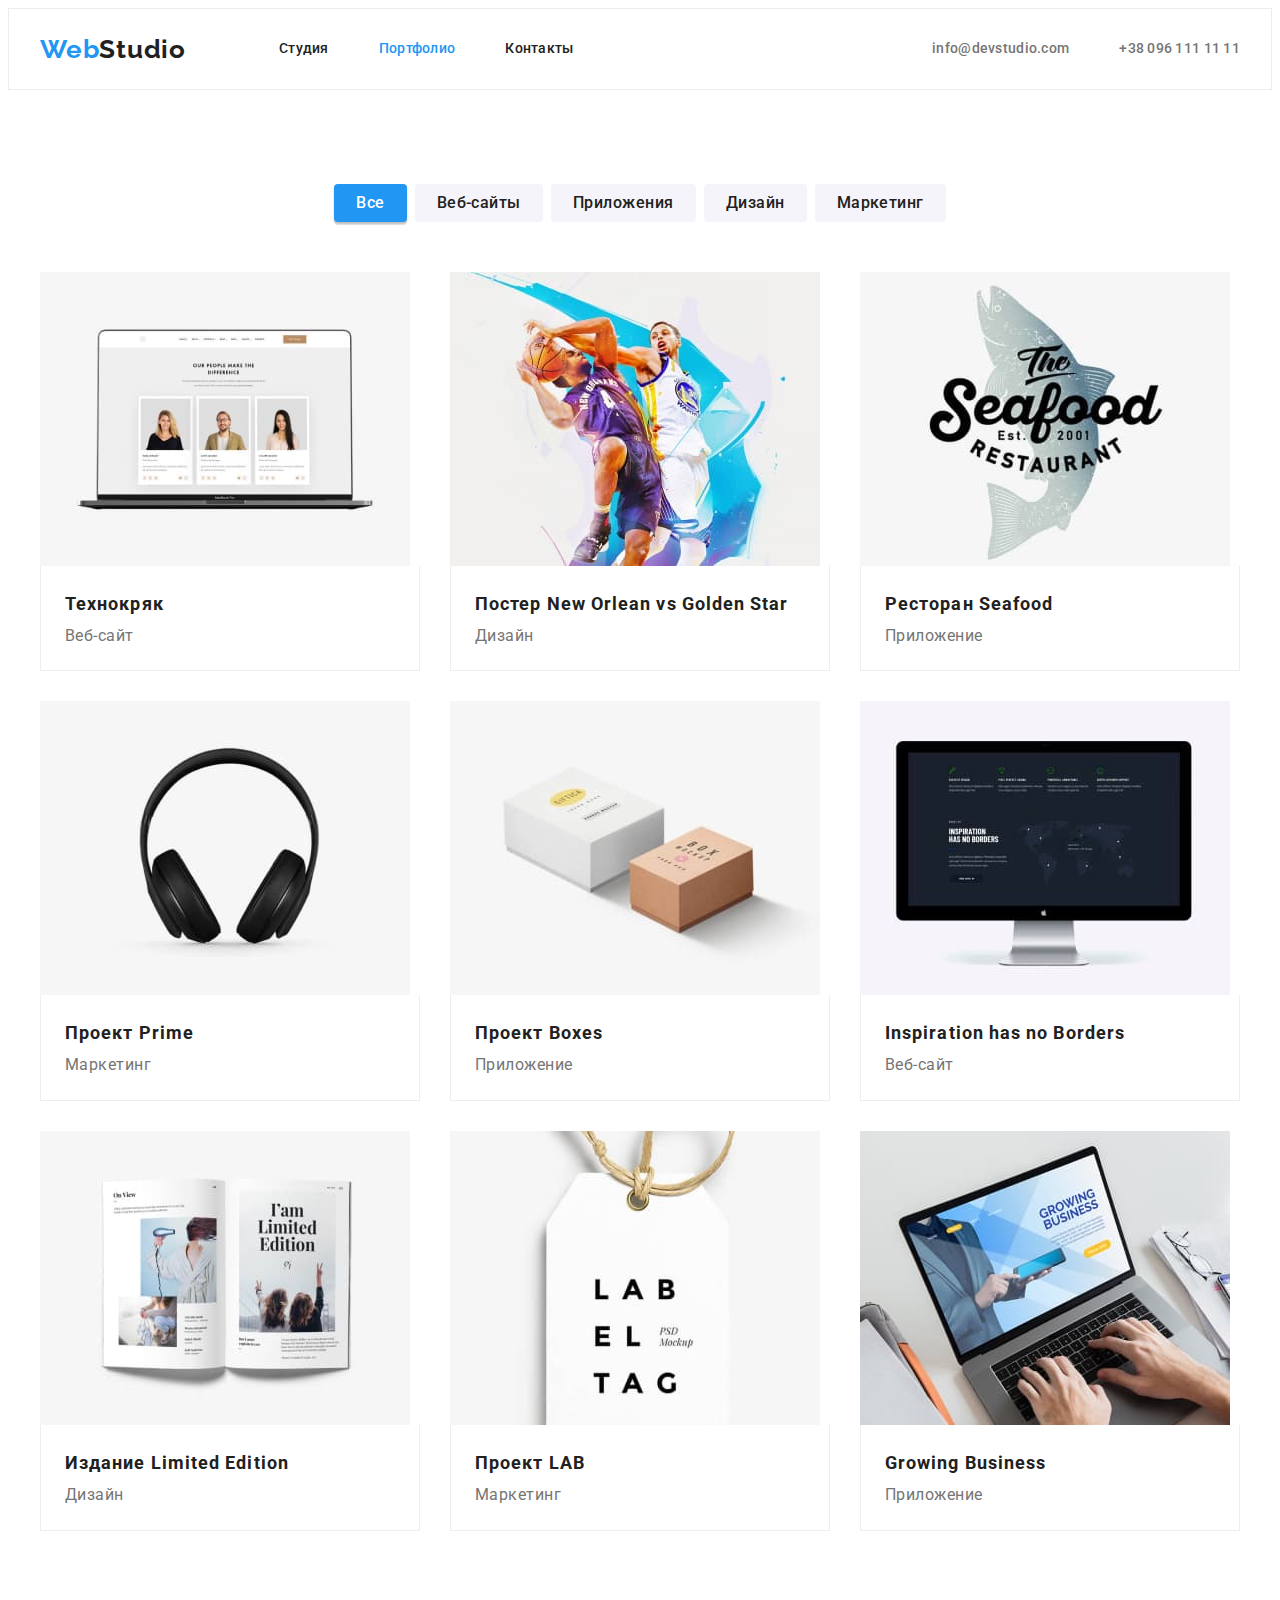
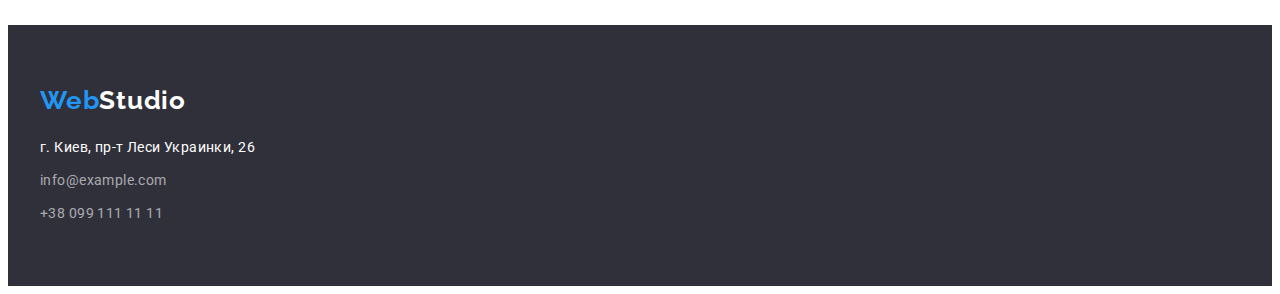
==== portfolio.html @ 451a18d4 "Initial commit" ====
<!DOCTYPE html>
<html lang="en">
  <head>
    <meta charset="UTF-8" />
    <meta http-equiv="X-UA-Compatible" content="IE=edge" />
    <meta name="viewport" content="width=device-width, initial-scale=1.0" />
    <link rel="preconnect" href="https://fonts.gstatic.com" crossorigin />
    <link
      href="https://fonts.googleapis.com/css2?family=Raleway:wght@700&family=Roboto:wght@400;500;700;900&display=swap"
      rel="stylesheet"
    />
    <link
      rel="stylesheet"
      href="https://cdnjs.cloudflare.com/ajax/libs/modern-normalize/1.1.0/modern-normalize.min.css"
      integrity="sha512-wpPYUAdjBVSE4KJnH1VR1HeZfpl1ub8YT/NKx4PuQ5NmX2tKuGu6U/JRp5y+Y8XG2tV+wKQpNHVUX03MfMFn9Q=="
      crossorigin="anonymous"
      referrerpolicy="no-referrer"
    />
    <link rel="stylesheet" href="./css/style.css" />
    <title>Document</title>
  </head>
  <body>
    <!-- Header -->
    <header class="header header-bottom">
      <div class="container">
        <div class="main-nav">
          <a href="./index.html" class="header-logo logo"
            >Web<span class="logo-black">Studio</span></a
          >
          <nav class="main-nav-list">
            <ul class="main-links list">
              <li class="iteam">
                <a href="./index.html" class="link">Студия</a>
              </li>
              <li class="iteam">
                <a href="./portfolio.html" class="link current">Портфолио</a>
              </li>
              <li class="iteam"><a href="" class="link">Контакты</a></li>
            </ul>
          </nav>
          <ul class="contacts-header list">
            <li class="contacts-item">
              <a class="link" href="mailto:info@devstudio.com"
                >info@devstudio.com</a
              >
            </li>
            <li class="contacts-item">
              <a class="link" href="tel:+380961111111">+38 096 111 11 11</a>
            </li>
          </ul>
        </div>
      </div>
    </header>

    <!--Портфоліо-->
    <main>
      <section class="portfolio section">
        <div class="container">
          <h1 hidden>Портфолио</h1>
          <ul class="portfolio-filter-list list">
            <li class="portfolio-filter-iteam">
              <button type="button" class="portfolio-button current">
                Все
              </button>
            </li>
            <li class="portfolio-filter-iteam">
              <button type="button" class="portfolio-button">Веб-сайты</button>
            </li>
            <li class="portfolio-filter-iteam">
              <button type="button" class="portfolio-button">Приложения</button>
            </li>
            <li class="portfolio-filter-iteam">
              <button type="button" class="portfolio-button">Дизайн</button>
            </li>
            <li class="portfolio-filter-iteam">
              <button type="button" class="portfolio-button">Маркетинг</button>
            </li>
          </ul>

          <!--Кейси-->
          <ul class="portfolio-list card-set list">
            <li class="portfolio-iteam">
              <a class="link" href="" target="_blank" rel="noopener noreferrer"
                ><img
                  src="./image/portfolio1.jpg"
                  alt="Технокряк"
                  width="370"
                  height="294"
                />
                <div class="portfolio-wrapper">
                  <h2 class="portfolio-title">Технокряк</h2>
                  <p class="portfolio-desc">Веб-сайт</p>
                </div>
              </a>
            </li>
            <li class="portfolio-iteam">
              <a class="link" href="" target="_blank" rel="noopener noreferrer"
                ><img
                  src="./image/portfolio2.jpg"
                  alt="Постер New Orlean vs Golden Star"
                  width="370"
                  height="294"
                />
                <div class="portfolio-wrapper">
                  <h2 class="portfolio-title">
                    Постер New Orlean vs Golden Star
                  </h2>
                  <p class="portfolio-desc">Дизайн</p>
                </div>
              </a>
            </li>
            <li class="portfolio-iteam">
              <a class="link" href="" target="_blank" rel="noopener noreferrer"
                ><img
                  src="./image/portfolio3.jpg"
                  alt="Ресторан Seafood"
                  width="370"
                  height="294"
                />
                <div class="portfolio-wrapper">
                  <h2 class="portfolio-title">Ресторан Seafood</h2>
                  <p class="portfolio-desc">Приложение</p>
                </div>
              </a>
            </li>
            <li class="portfolio-iteam">
              <a class="link" href="" target="_blank" rel="noopener noreferrer"
                ><img
                  src="./image/portfolio4.jpg"
                  alt="Проект Prime"
                  width="370"
                  height="294"
                />
                <div class="portfolio-wrapper">
                  <h2 class="portfolio-title">Проект Prime</h2>
                  <p class="portfolio-desc">Маркетинг</p>
                </div>
              </a>
            </li>
            <li class="portfolio-iteam">
              <a class="link" href="" target="_blank" rel="noopener noreferrer"
                ><img
                  src="./image/portfolio5.jpg"
                  alt="Проект Boxes"
                  width="370"
                  height="294"
                />
                <div class="portfolio-wrapper">
                  <h2 class="portfolio-title">Проект Boxes</h2>
                  <p class="portfolio-desc">Приложение</p>
                </div>
              </a>
            </li>
            <li class="portfolio-iteam">
              <a class="link" href="" target="_blank" rel="noopener noreferrer"
                ><img
                  src="./image/portfolio6.jpg"
                  alt="Inspiration has no Borders"
                  width="370"
                  height="294"
                />
                <div class="portfolio-wrapper">
                  <h2 class="portfolio-title">Inspiration has no Borders</h2>
                  <p class="portfolio-desc">Веб-сайт</p>
                </div>
              </a>
            </li>
            <li class="portfolio-iteam">
              <a class="link" href="" target="_blank" rel="noopener noreferrer"
                ><img
                  src="./image/portfolio7.jpg"
                  alt="Издание Limited Edition"
                  width="370"
                  height="294"
                />
                <div class="portfolio-wrapper">
                  <h2 class="portfolio-title">Издание Limited Edition</h2>
                  <p class="portfolio-desc">Дизайн</p>
                </div>
              </a>
            </li>
            <li class="portfolio-iteam">
              <a class="link" href="" target="_blank" rel="noopener noreferrer"
                ><img
                  src="./image/portfolio8.jpg"
                  alt="Проект LAB"
                  width="370"
                  height="294"
                />
                <div class="portfolio-wrapper">
                  <h2 class="portfolio-title">Проект LAB</h2>
                  <p class="portfolio-desc">Маркетинг</p>
                </div>
              </a>
            </li>
            <li class="portfolio-iteam">
              <a class="link" href="" target="_blank" rel="noopener noreferrer"
                ><img
                  src="./image/portfolio9.jpg"
                  alt="Growing Business"
                  width="370"
                  height="294"
                />
                <div class="portfolio-wrapper">
                  <h2 class="portfolio-title">Growing Business</h2>
                  <p class="portfolio-desc">Приложение</p>
                </div>
              </a>
            </li>
          </ul>
        </div>
      </section>
    </main>

    <!-- Footer -->
    <footer class="footer">
      <div class="container">
        <a href="" class="footer-logo logo"
          >Web<span class="logo-white">Studio</span></a
        >
        <address class="footer-address">
          <ul class="footer-address-list list">
            <li class="footer-address-item">
              <a
                href="https://goo.gl/maps/QsVtSvGYJMmkZGTLA"
                class="address-place link"
                >г. Киев, пр-т Леси Украинки, 26</a
              >
            </li>
            <li class="footer-address-item">
              <a class="link" href="mailto:info@example.com"
                >info@example.com</a
              >
            </li>
            <li class="footer-address-item">
              <a class="link" href="tel:+380991111111">+38 099 111 11 11</a>
            </li>
          </ul>
        </address>
      </div>
    </footer>
  </body>
</html>
---- css/style.css ----
:root {
  --main-text-color: #212121; /* Основний колір тексту */
  --second-text-color: #757575; /* Додатковий колір тексту */
  --hover-text-color: #2196f3; /* Колір тексту при наведені + лого */
  --white-text-color: #fff; /* Колір зеголовку h1 + текст в футері */
  --bg-main-color: #fff; /* Основний фон сайта */
  --second-bg-color: #f5f4fa; /* Додатковий колір фона */
  --hero-bg-color: #2f303a; /* Фон для Hero і Footer */
}

body {
  font-family: "Roboto", sans-serif;
  font-size: 14px;
  line-height: 1.71;
  letter-spacing: 0.03em;
  color: var(--second-text-color);
}
.container {
  width: 1200px;
  margin: 0 auto;
  padding: 0 15px;
}
ul,
p {
  padding: 0;
  margin: 0;
}
h1,
h2,
h3,
h4 {
  margin: 0;
}
img {
  max-width: 100%;
  display: block;
  height: auto;
}
.section {
  padding-top: 94px;
  padding-bottom: 94px;
}
.card-set {
  display: flex;
  gap: 30px;
  flex-wrap: wrap;
}
/* Header */
.header {
  font-weight: 500;
  line-height: 1.14;
  letter-spacing: 0.02em;
}
.header-bottom {
  border: 1px solid #ececec;
}
.logo {
  font-family: "Raleway", sans-serif;
  font-weight: 700;
  font-size: 26px;
  line-height: 1.19;
  letter-spacing: 0.03em;
  text-decoration: none;
  color: var(--hover-text-color);
}
.header-logo {
  margin-right: 93px;
}
.logo-black {
  color: var(--main-text-color);
}
.main-nav {
  display: flex;
  align-items: center;
}
.main-links {
  display: flex;
  margin-top: 0;
  margin-bottom: 0;

  color: var(--main-text-color);
}

.main-links .iteam:not(:last-child) {
  margin-right: 50px;
}
.main-links .iteam a {
  display: block;
  padding-top: 32px;
  padding-bottom: 32px;
}

.main-links .current {
  color: var(--hover-text-color);
}
.main-links a:hover,
.main-links a:focus {
  color: var(--hover-text-color);
}
.contacts-header {
  display: flex;
  margin-left: auto;
}
.contacts-item {
  margin-right: 50px;
}
.contacts-item:last-child {
  margin-right: 0;
}
.contacts-header a:hover,
.contacts-header a:focus {
  color: var(--hover-text-color);
}
.list {
  list-style: none;
}
.link {
  text-decoration: none;
  color: currentColor; /* Наслідує колір */
}

/* Hero */
.hero {
  background-color: var(--hero-bg-color);
  text-align: center;
  padding: 200px 0;
}
.hero-title {
  max-width: 696px;
  margin-right: auto;
  margin-left: auto;
  margin-bottom: 30px;
  font-weight: 900;
  font-size: 44px;
  line-height: 1.4;
  letter-spacing: 0.06em;
  text-transform: uppercase;
  color: var(--white-text-color);
}
.hero-button {
  display: inline-block;
  font-family: "Roboto", sans-serif;
  font-weight: 700;
  font-size: 16px;
  padding: 10px 32px;
  line-height: 1.8;
  letter-spacing: 0.06em;
  color: var(--white-text-color);
  background-color: var(--hover-text-color);
  border: none;
  cursor: pointer;
}

/* Приемущества */
.advantages-iteam {
  flex-basis: calc((100% - 90px) / 4);
}
.advantages-title {
  margin-top: 0;
  margin-bottom: 10px;
  font-weight: 700;
  font-size: 14px;
  line-height: 1.14;
  text-transform: uppercase;
  color: var(--main-text-color);
}
.advantages-desc {
  margin-top: 0;
  margin-bottom: 0;
}

/* Чем мы занимаемся */
.work {
  padding-bottom: 94px;
}
.section-title {
  margin-top: 0;
  margin-bottom: 50px;
  font-weight: 700;
  font-size: 36px;
  line-height: 1.16;
  text-align: center;
  letter-spacing: 0.03em;
  color: var(--main-text-color);
}
.work-iteam {
  flex-basis: calc((100% - 60px) / 3);
}

/* Наша команда */
.team {
  background-color: var(--second-bg-color);
}
.team-person {
  margin-top: 0;
  margin-bottom: 10px;

  font-weight: 500;
  font-size: 16px;
  line-height: 1.18;
  letter-spacing: 0.03em;
  color: var(--main-text-color);
}
.team-desc {
  margin-top: 0;
  font-size: 16px;
  line-height: 1.18;
  letter-spacing: 0.03em;
  color: var(--second-text-color);
}
.team-iteam {
  text-align: center;
  background-color: var(--bg-main-color);
  box-shadow: 0px 1px 3px rgba(0, 0, 0, 0.12), 0px 1px 1px rgba(0, 0, 0, 0.14),
    0px 2px 1px rgba(0, 0, 0, 0.2);
  border-radius: 0px 0px 4px 4px;
  flex-basis: calc((100% - 90px) / 4);
}
.taem-wrapper {
  padding: 30px;
}

/* Footer */
.footer {
  background-color: var(--hero-bg-color);
  padding: 60px 0;
}
.footer-logo {
  display: inline-block;
  margin-bottom: 20px;
}
.logo-white {
  color: var(--white-text-color);
}
.address-place {
  color: var(--white-text-color);
}
.footer-address {
  font-style: inherit;
  color: rgba(255, 255, 255, 0.6);
}
.footer-address-list {
  margin-top: 0;
  margin-bottom: 0;
}

.footer-address-item:not(:last-child) {
  margin-bottom: 9px;
}

/* Портфоліо */
.portfolio-filter-list {
  margin-bottom: 50px;
  gap: 8px;
  display: flex;
  justify-content: center;
}

.portfolio-button {
  padding: 6px 22px;
  font-weight: 500;
  font-size: 16px;
  line-height: 1.6;
  letter-spacing: 0.03em;
  color: var(--main-text-color);
  background-color: var(--second-bg-color);
  font-family: "Roboto", sans-serif;
  cursor: pointer;
  border: none;
  border-radius: 4px;
}
.portfolio-button:hover,
.portfolio-button:focus,
.portfolio-button.current {
  background-color: var(--hover-text-color);
  color: var(--white-text-color);
  box-shadow: 0px 3px 1px rgba(0, 0, 0, 0.1), 0px 1px 2px rgba(0, 0, 0, 0.08),
    0px 2px 2px rgba(0, 0, 0, 0.12);
}

/* Кейси */
.portfolio-iteam {
  flex-basis: calc((100% - 60px) / 3);
}

.portfolio-title {
  margin-top: 0;
  margin-bottom: 0;
  font-weight: 700;
  font-size: 18px;
  line-height: 2;
  letter-spacing: 0.06em;
  color: var(--main-text-color);
}
.portfolio-desc {
  margin-top: 0;
  margin-bottom: 0;
  font-size: 16px;
  line-height: 1.8;
  letter-spacing: 0.03em;
  color: var(--second-text-color);
}
.portfolio-wrapper {
  padding: 20px 24px;
  border: 1px solid #eeeeee;
  border-top: none;
}
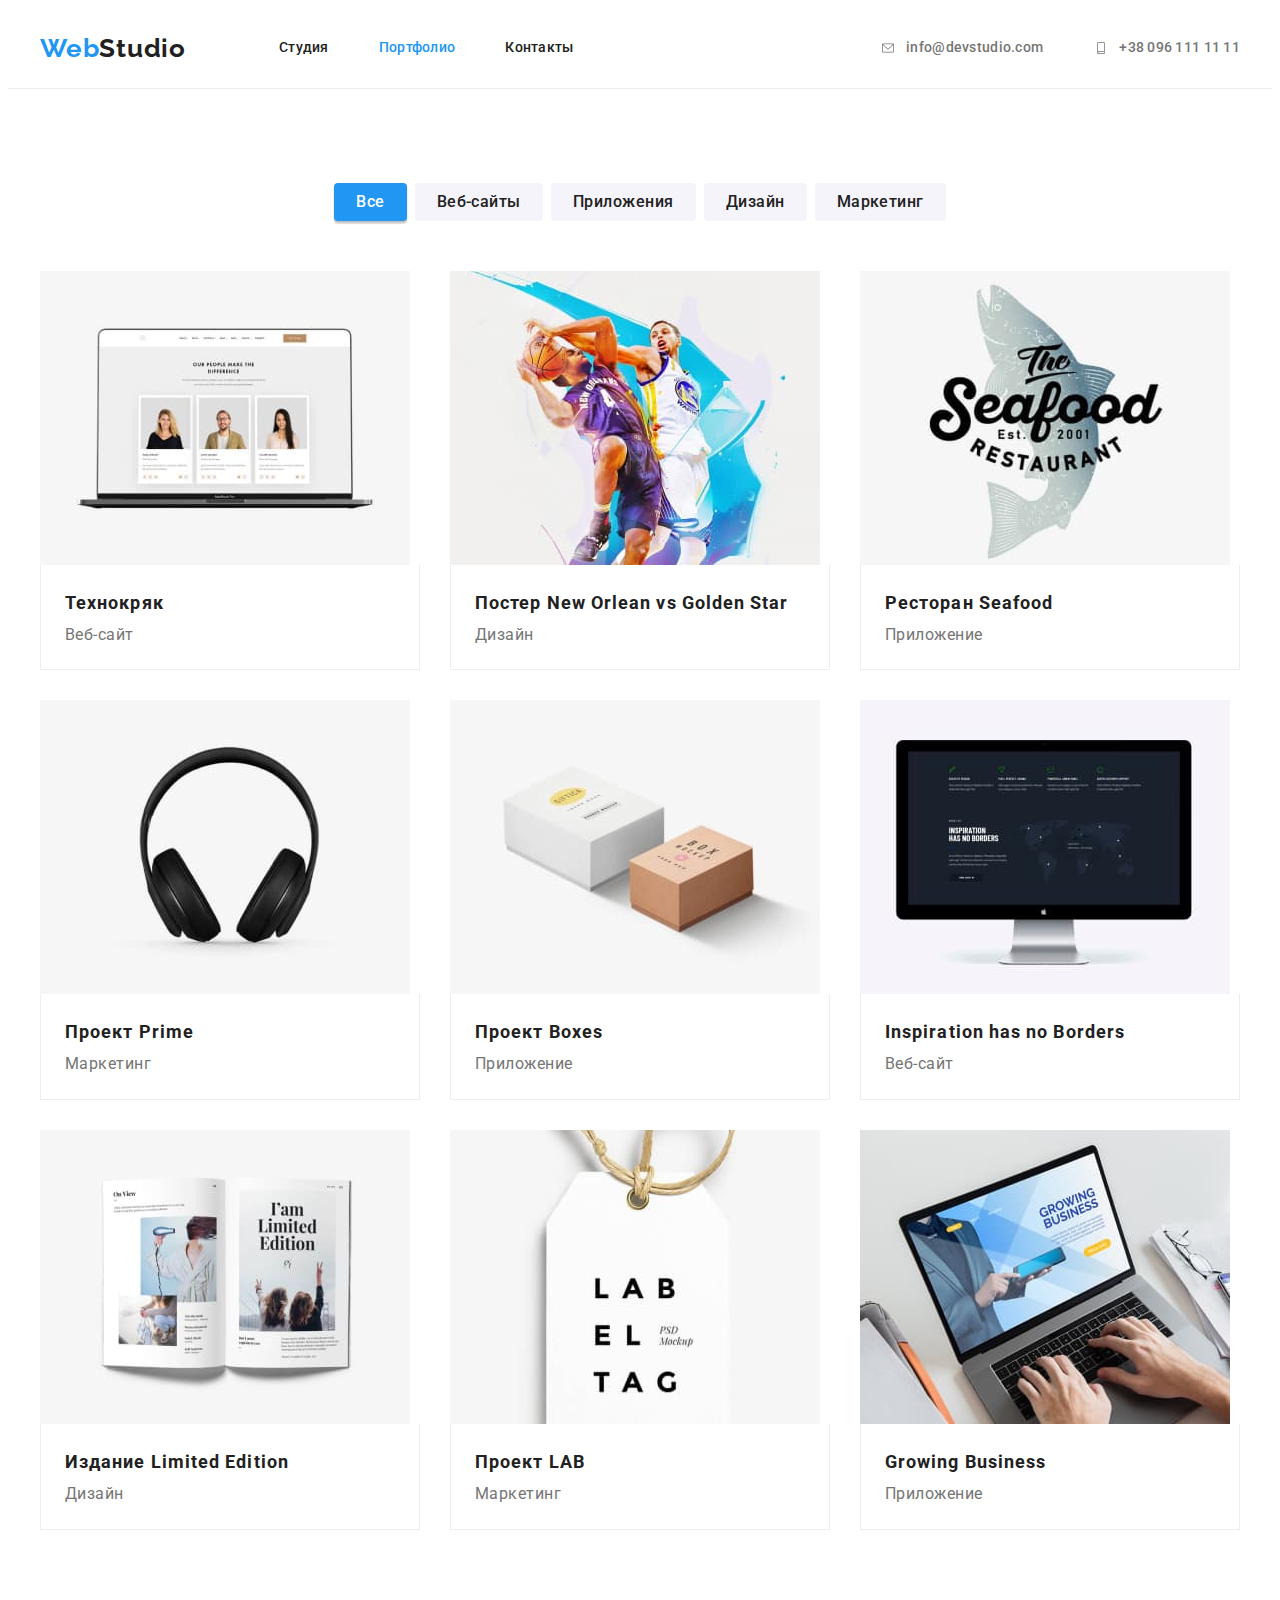
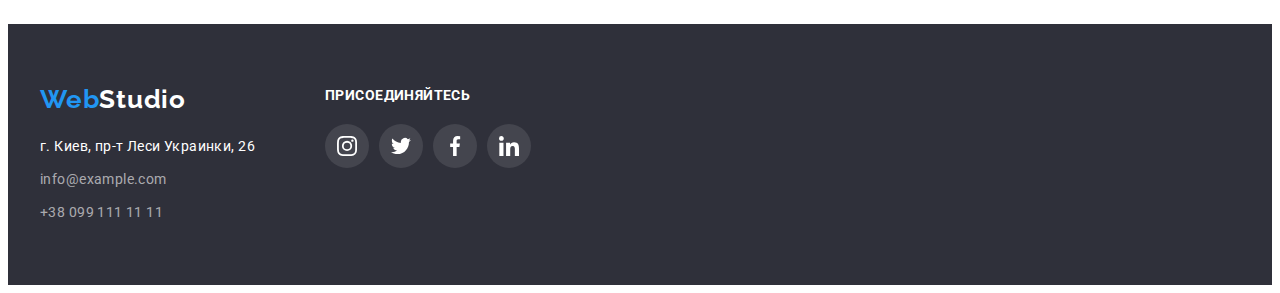
==== commit 4d3ec743: "Добавив іконки на сайт та стилі до них" ====
--- a/portfolio.html
+++ b/portfolio.html
@@ -21,7 +21,7 @@
   </head>
   <body>
     <!-- Header -->
-    <header class="header header-bottom">
+    <header class="header">
       <div class="container">
         <div class="main-nav">
           <a href="./index.html" class="header-logo logo"
@@ -40,12 +40,20 @@
           </nav>
           <ul class="contacts-header list">
             <li class="contacts-item">
-              <a class="link" href="mailto:info@devstudio.com"
-                >info@devstudio.com</a
+              <a class="contact-link link" href="mailto:info@devstudio.com">
+                <svg class="contact-icon" width="16" height="12">
+                  <use href="./image/sprite.svg#icon-envelope"></use>
+                </svg>
+                info@devstudio.com</a
               >
             </li>
             <li class="contacts-item">
-              <a class="link" href="tel:+380961111111">+38 096 111 11 11</a>
+              <a class="contact-link link" href="tel:+380961111111">
+                <svg class="contact-icon" width="16" height="12">
+                  <use href="./image/sprite.svg#icon-smartphone"></use>
+                </svg>
+                +38 096 111 11 11</a
+              >
             </li>
           </ul>
         </div>
@@ -82,7 +90,7 @@
             <li class="portfolio-iteam">
               <a class="link" href="" target="_blank" rel="noopener noreferrer"
                 ><img
-                  src="./image/portfolio1.jpg"
+                  src="./image/portfolio/portfolio1.jpg"
                   alt="Технокряк"
                   width="370"
                   height="294"
@@ -96,7 +104,7 @@
             <li class="portfolio-iteam">
               <a class="link" href="" target="_blank" rel="noopener noreferrer"
                 ><img
-                  src="./image/portfolio2.jpg"
+                  src="./image/portfolio/portfolio2.jpg"
                   alt="Постер New Orlean vs Golden Star"
                   width="370"
                   height="294"
@@ -112,7 +120,7 @@
             <li class="portfolio-iteam">
               <a class="link" href="" target="_blank" rel="noopener noreferrer"
                 ><img
-                  src="./image/portfolio3.jpg"
+                  src="./image/portfolio/portfolio3.jpg"
                   alt="Ресторан Seafood"
                   width="370"
                   height="294"
@@ -126,7 +134,7 @@
             <li class="portfolio-iteam">
               <a class="link" href="" target="_blank" rel="noopener noreferrer"
                 ><img
-                  src="./image/portfolio4.jpg"
+                  src="./image/portfolio/portfolio4.jpg"
                   alt="Проект Prime"
                   width="370"
                   height="294"
@@ -140,7 +148,7 @@
             <li class="portfolio-iteam">
               <a class="link" href="" target="_blank" rel="noopener noreferrer"
                 ><img
-                  src="./image/portfolio5.jpg"
+                  src="./image/portfolio/portfolio5.jpg"
                   alt="Проект Boxes"
                   width="370"
                   height="294"
@@ -154,7 +162,7 @@
             <li class="portfolio-iteam">
               <a class="link" href="" target="_blank" rel="noopener noreferrer"
                 ><img
-                  src="./image/portfolio6.jpg"
+                  src="./image/portfolio/portfolio6.jpg"
                   alt="Inspiration has no Borders"
                   width="370"
                   height="294"
@@ -168,7 +176,7 @@
             <li class="portfolio-iteam">
               <a class="link" href="" target="_blank" rel="noopener noreferrer"
                 ><img
-                  src="./image/portfolio7.jpg"
+                  src="./image/portfolio/portfolio7.jpg"
                   alt="Издание Limited Edition"
                   width="370"
                   height="294"
@@ -182,7 +190,7 @@
             <li class="portfolio-iteam">
               <a class="link" href="" target="_blank" rel="noopener noreferrer"
                 ><img
-                  src="./image/portfolio8.jpg"
+                  src="./image/portfolio/portfolio8.jpg"
                   alt="Проект LAB"
                   width="370"
                   height="294"
@@ -196,7 +204,7 @@
             <li class="portfolio-iteam">
               <a class="link" href="" target="_blank" rel="noopener noreferrer"
                 ><img
-                  src="./image/portfolio9.jpg"
+                  src="./image/portfolio/portfolio9.jpg"
                   alt="Growing Business"
                   width="370"
                   height="294"
@@ -215,28 +223,86 @@
     <!-- Footer -->
     <footer class="footer">
       <div class="container">
-        <a href="" class="footer-logo logo"
-          >Web<span class="logo-white">Studio</span></a
-        >
-        <address class="footer-address">
-          <ul class="footer-address-list list">
-            <li class="footer-address-item">
-              <a
-                href="https://goo.gl/maps/QsVtSvGYJMmkZGTLA"
-                class="address-place link"
-                >г. Киев, пр-т Леси Украинки, 26</a
-              >
-            </li>
-            <li class="footer-address-item">
-              <a class="link" href="mailto:info@example.com"
-                >info@example.com</a
-              >
-            </li>
-            <li class="footer-address-item">
-              <a class="link" href="tel:+380991111111">+38 099 111 11 11</a>
-            </li>
-          </ul>
-        </address>
+        <div class="footer-flex-conteiner">
+          <div class="footer-flex">
+            <a href="" class="footer-logo logo"
+              >Web<span class="logo-white">Studio</span></a
+            >
+            <address class="footer-address">
+              <ul class="footer-address-list list">
+                <li class="footer-address-item">
+                  <a
+                    href="https://goo.gl/maps/QsVtSvGYJMmkZGTLA"
+                    class="address-place link"
+                    >г. Киев, пр-т Леси Украинки, 26</a
+                  >
+                </li>
+                <li class="footer-address-item">
+                  <a
+                    class="link"
+                    href="mailto:info@example.com"
+                    rel="noopener noreferrer"
+                    >info@example.com</a
+                  >
+                </li>
+                <li class="footer-address-item">
+                  <a class="link" href="tel:+380991111111">+38 099 111 11 11</a>
+                </li>
+              </ul>
+            </address>
+          </div>
+          <div class="footer-flex">
+            <b class="footer-join">присоединяйтесь</b>
+            <ul>
+              <ul class="team-soicial-list list">
+                <li class="team-soicial-item">
+                  <a
+                    href=""
+                    class="team-soicial-link dark-icon"
+                    rel="noopener noreferrer"
+                  >
+                    <svg class="team-soicial-icon">
+                      <use href="./image/sprite.svg#icon-instagram"></use>
+                    </svg>
+                  </a>
+                </li>
+                <li class="team-soicial-item">
+                  <a
+                    href=""
+                    class="team-soicial-link dark-icon"
+                    rel="noopener noreferrer"
+                  >
+                    <svg class="team-soicial-icon">
+                      <use href="./image/sprite.svg#icon-twitter"></use>
+                    </svg>
+                  </a>
+                </li>
+                <li class="team-soicial-item">
+                  <a
+                    href=""
+                    class="team-soicial-link dark-icon"
+                    rel="noopener noreferrer"
+                  >
+                    <svg class="team-soicial-icon">
+                      <use href="./image/sprite.svg#icon-facebook"></use>
+                    </svg>
+                  </a>
+                </li>
+                <li class="team-soicial-item">
+                  <a
+                    href=""
+                    class="team-soicial-link dark-icon"
+                    rel="noopener noreferrer"
+                  >
+                    <svg class="team-soicial-icon">
+                      <use href="./image/sprite.svg#icon-linkedin"></use>
+                    </svg>
+                  </a>
+                </li>
+              </ul>
+            </ul>
+          </div>
+        </div>
       </div>
     </footer>
   </body>
--- a/css/style.css
+++ b/css/style.css
@@ -6,6 +6,7 @@
   --bg-main-color: #fff; /* Основний фон сайта */
   --second-bg-color: #f5f4fa; /* Додатковий колір фона */
   --hero-bg-color: #2f303a; /* Фон для Hero і Footer */
+  --color-soacial: #afb1b8; /*Колір іконок до соц. мереж*/
 }
 
 body {
@@ -36,6 +37,18 @@
   display: block;
   height: auto;
 }
+.visually-hidden {
+  position: absolute;
+  white-space: nowrap;
+  width: 1px;
+  height: 1px;
+  overflow: hidden;
+  border: 0;
+  padding: 0;
+  clip: rect(0 0 0 0);
+  clip-path: inset(50%);
+  margin: -1px;
+}
 .section {
   padding-top: 94px;
   padding-bottom: 94px;
@@ -50,10 +63,9 @@
   font-weight: 500;
   line-height: 1.14;
   letter-spacing: 0.02em;
-}
-.header-bottom {
-  border: 1px solid #ececec;
-}
+  border-bottom: 1px solid #ececec;
+}
+
 .logo {
   font-family: "Raleway", sans-serif;
   font-weight: 700;
@@ -99,6 +111,7 @@
 }
 .contacts-header {
   display: flex;
+  align-items: center;
   margin-left: auto;
 }
 .contacts-item {
@@ -107,9 +120,18 @@
 .contacts-item:last-child {
   margin-right: 0;
 }
-.contacts-header a:hover,
-.contacts-header a:focus {
+.contact-link {
+  padding: 32px 0;
+  display: inline-flex;
+  align-items: center;
+}
+.contact-link:hover,
+.contact-link:focus {
   color: var(--hover-text-color);
+}
+.contact-icon {
+  fill: currentColor;
+  margin-right: 10px;
 }
 .list {
   list-style: none;
@@ -121,7 +143,15 @@
 
 /* Hero */
 .hero {
-  background-color: var(--hero-bg-color);
+  background-color: rgba(47, 48, 58, 0.4);
+  background-image: linear-gradient(
+      to right,
+      rgba(47, 48, 58, 0.4),
+      rgba(47, 48, 58, 0.4)
+    ),
+    url("../image/hero.jpg");
+  max-width: 1600px;
+  height: 600px;
   text-align: center;
   padding: 200px 0;
 }
@@ -155,6 +185,16 @@
 .advantages-iteam {
   flex-basis: calc((100% - 90px) / 4);
 }
+.advantages-icon {
+  width: 70px;
+  height: 70px;
+}
+.advantages-thumb {
+  padding: 12px 100px;
+  background-color: var(--second-bg-color);
+  border-radius: 4px;
+  margin-bottom: 30px;
+}
 .advantages-title {
   margin-top: 0;
   margin-bottom: 10px;
@@ -219,6 +259,60 @@
 .taem-wrapper {
   padding: 30px;
 }
+.team-soicial-list {
+  display: flex;
+  gap: 10px;
+  margin-top: 16px;
+  justify-content: center;
+}
+.team-soicial-link {
+  display: inline-flex;
+  align-items: center;
+  width: 44px;
+  height: 44px;
+  border-radius: 50%;
+}
+.white-icon {
+  justify-content: center;
+  fill: #afb1b8;
+  background-color: var(--bg-main-color);
+}
+.team-soicial-icon {
+  width: 20px;
+  height: 20px;
+}
+.team-soicial-link:hover,
+.team-soicial-link:focus {
+  fill: var(--white-text-color);
+  background-color: var(--hover-text-color);
+}
+
+/* Partners */
+.partners-list {
+  display: flex;
+  gap: 30px;
+}
+.partners-item {
+  display: inline-flex;
+  align-items: center;
+  justify-content: center;
+}
+.partners-link {
+  border: 1px solid #afb1b8;
+  fill: #afb1b8;
+  border-radius: 4px;
+  padding: 16px 32px;
+}
+.partners-icon {
+  width: 106px;
+  height: 60px;
+}
+.partners-link:hover,
+.partners-link:focus {
+  fill: var(--hover-text-color);
+  border-color: var(--hover-text-color);
+  filter: drop-shadow(0px 4px 4px rgba(0, 0, 0, 0.25));
+}
 
 /* Footer */
 .footer {
@@ -246,6 +340,22 @@
 
 .footer-address-item:not(:last-child) {
   margin-bottom: 9px;
+}
+.footer-flex-conteiner {
+  gap: 70px;
+  display: flex;
+}
+.footer-join {
+  text-transform: uppercase;
+  color: var(--white-text-color);
+  line-height: calc(16 / 14);
+}
+.dark-icon {
+  display: inline-flex;
+  justify-content: center;
+  align-items: center;
+  fill: var(--white-text-color);
+  background-color: rgba(255, 255, 255, 0.1);
 }
 
 /* Портфоліо */
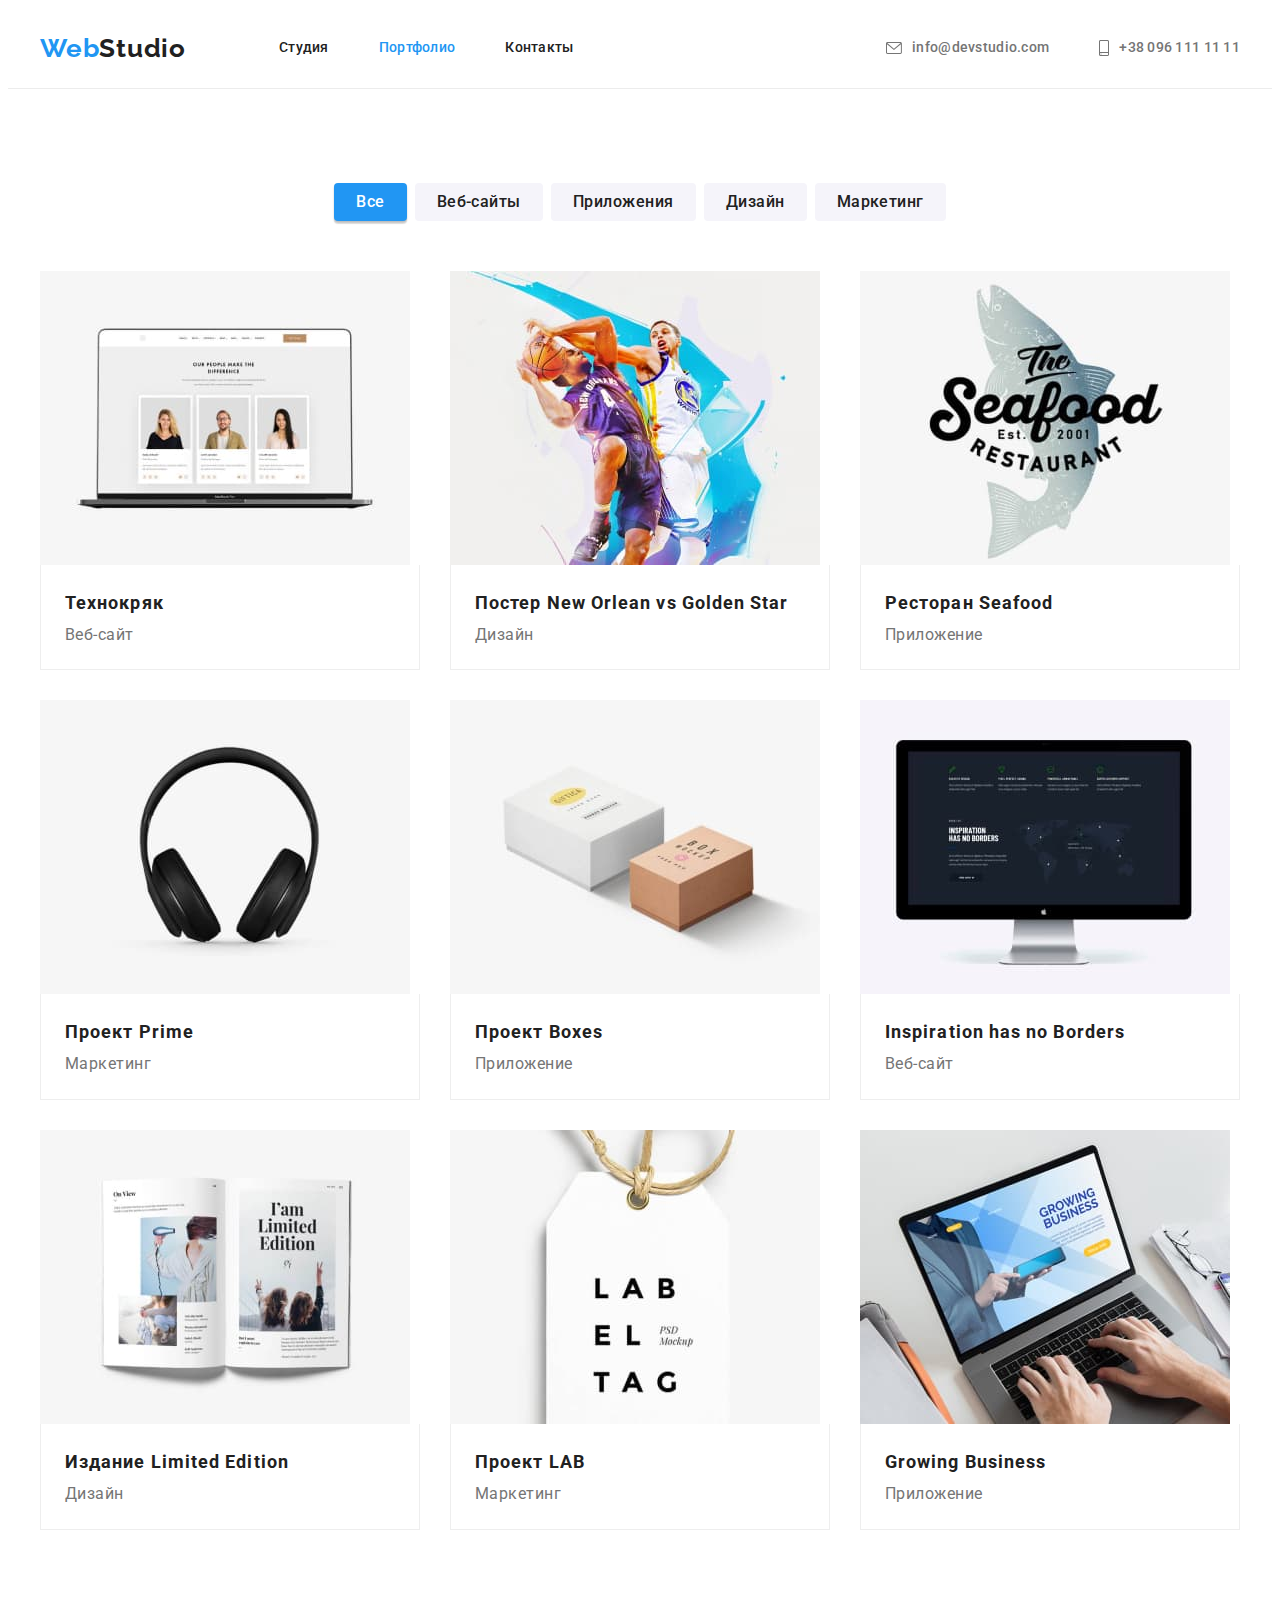
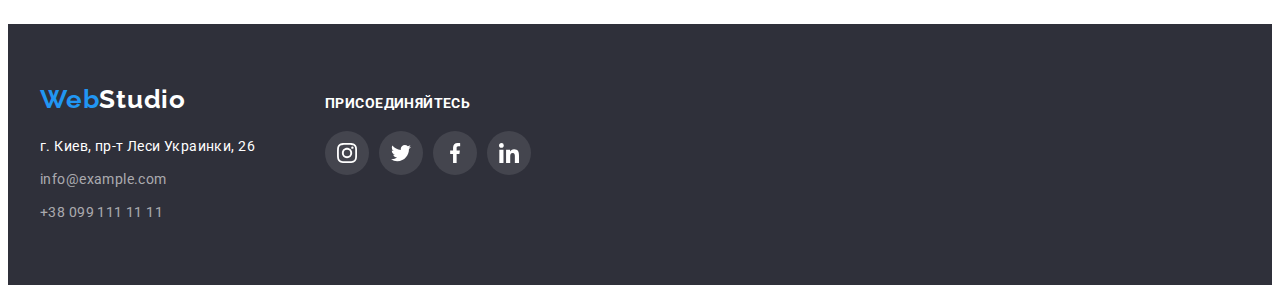
==== commit deb1ff3a: "Поправив іконки і стилі до них" ====
--- a/portfolio.html
+++ b/portfolio.html
@@ -42,15 +42,15 @@
             <li class="contacts-item">
               <a class="contact-link link" href="mailto:info@devstudio.com">
                 <svg class="contact-icon" width="16" height="12">
-                  <use href="./image/sprite.svg#icon-envelope"></use>
+                  <use href="./image/icons.svg#envelope"></use>
                 </svg>
                 info@devstudio.com</a
               >
             </li>
             <li class="contacts-item">
               <a class="contact-link link" href="tel:+380961111111">
-                <svg class="contact-icon" width="16" height="12">
-                  <use href="./image/sprite.svg#icon-smartphone"></use>
+                <svg class="contact-icon" width="10" height="16">
+                  <use href="./image/icons.svg#smartphone"></use>
                 </svg>
                 +38 096 111 11 11</a
               >
@@ -88,7 +88,11 @@
           <!--Кейси-->
           <ul class="portfolio-list card-set list">
             <li class="portfolio-iteam">
-              <a class="link" href="" target="_blank" rel="noopener noreferrer"
+              <a
+                class="portfolio-link link"
+                href=""
+                target="_blank"
+                rel="noopener noreferrer"
                 ><img
                   src="./image/portfolio/portfolio1.jpg"
                   alt="Технокряк"
@@ -102,7 +106,11 @@
               </a>
             </li>
             <li class="portfolio-iteam">
-              <a class="link" href="" target="_blank" rel="noopener noreferrer"
+              <a
+                class="portfolio-link link"
+                href=""
+                target="_blank"
+                rel="noopener noreferrer"
                 ><img
                   src="./image/portfolio/portfolio2.jpg"
                   alt="Постер New Orlean vs Golden Star"
@@ -118,7 +126,11 @@
               </a>
             </li>
             <li class="portfolio-iteam">
-              <a class="link" href="" target="_blank" rel="noopener noreferrer"
+              <a
+                class="portfolio-link link"
+                href=""
+                target="_blank"
+                rel="noopener noreferrer"
                 ><img
                   src="./image/portfolio/portfolio3.jpg"
                   alt="Ресторан Seafood"
@@ -132,7 +144,11 @@
               </a>
             </li>
             <li class="portfolio-iteam">
-              <a class="link" href="" target="_blank" rel="noopener noreferrer"
+              <a
+                class="portfolio-link link"
+                href=""
+                target="_blank"
+                rel="noopener noreferrer"
                 ><img
                   src="./image/portfolio/portfolio4.jpg"
                   alt="Проект Prime"
@@ -146,7 +162,11 @@
               </a>
             </li>
             <li class="portfolio-iteam">
-              <a class="link" href="" target="_blank" rel="noopener noreferrer"
+              <a
+                class="portfolio-link link"
+                href=""
+                target="_blank"
+                rel="noopener noreferrer"
                 ><img
                   src="./image/portfolio/portfolio5.jpg"
                   alt="Проект Boxes"
@@ -160,7 +180,11 @@
               </a>
             </li>
             <li class="portfolio-iteam">
-              <a class="link" href="" target="_blank" rel="noopener noreferrer"
+              <a
+                class="portfolio-link link"
+                href=""
+                target="_blank"
+                rel="noopener noreferrer"
                 ><img
                   src="./image/portfolio/portfolio6.jpg"
                   alt="Inspiration has no Borders"
@@ -174,7 +198,11 @@
               </a>
             </li>
             <li class="portfolio-iteam">
-              <a class="link" href="" target="_blank" rel="noopener noreferrer"
+              <a
+                class="portfolio-link link"
+                href=""
+                target="_blank"
+                rel="noopener noreferrer"
                 ><img
                   src="./image/portfolio/portfolio7.jpg"
                   alt="Издание Limited Edition"
@@ -188,7 +216,11 @@
               </a>
             </li>
             <li class="portfolio-iteam">
-              <a class="link" href="" target="_blank" rel="noopener noreferrer"
+              <a
+                class="portfolio-link link"
+                href=""
+                target="_blank"
+                rel="noopener noreferrer"
                 ><img
                   src="./image/portfolio/portfolio8.jpg"
                   alt="Проект LAB"
@@ -202,7 +234,11 @@
               </a>
             </li>
             <li class="portfolio-iteam">
-              <a class="link" href="" target="_blank" rel="noopener noreferrer"
+              <a
+                class="portfolio-link link"
+                href=""
+                target="_blank"
+                rel="noopener noreferrer"
                 ><img
                   src="./image/portfolio/portfolio9.jpg"
                   alt="Growing Business"
@@ -222,86 +258,66 @@
 
     <!-- Footer -->
     <footer class="footer">
-      <div class="container">
-        <div class="footer-flex-conteiner">
-          <div class="footer-flex">
-            <a href="" class="footer-logo logo"
-              >Web<span class="logo-white">Studio</span></a
-            >
-            <address class="footer-address">
-              <ul class="footer-address-list list">
-                <li class="footer-address-item">
-                  <a
-                    href="https://goo.gl/maps/QsVtSvGYJMmkZGTLA"
-                    class="address-place link"
-                    >г. Киев, пр-т Леси Украинки, 26</a
-                  >
-                </li>
-                <li class="footer-address-item">
-                  <a
-                    class="link"
-                    href="mailto:info@example.com"
-                    rel="noopener noreferrer"
-                    >info@example.com</a
-                  >
-                </li>
-                <li class="footer-address-item">
-                  <a class="link" href="tel:+380991111111">+38 099 111 11 11</a>
-                </li>
-              </ul>
-            </address>
-          </div>
-          <div class="footer-flex">
-            <b class="footer-join">присоединяйтесь</b>
-            <ul>
-              <ul class="team-soicial-list list">
-                <li class="team-soicial-item">
-                  <a
-                    href=""
-                    class="team-soicial-link dark-icon"
-                    rel="noopener noreferrer"
-                  >
-                    <svg class="team-soicial-icon">
-                      <use href="./image/sprite.svg#icon-instagram"></use>
-                    </svg>
-                  </a>
-                </li>
-                <li class="team-soicial-item">
-                  <a
-                    href=""
-                    class="team-soicial-link dark-icon"
-                    rel="noopener noreferrer"
-                  >
-                    <svg class="team-soicial-icon">
-                      <use href="./image/sprite.svg#icon-twitter"></use>
-                    </svg>
-                  </a>
-                </li>
-                <li class="team-soicial-item">
-                  <a
-                    href=""
-                    class="team-soicial-link dark-icon"
-                    rel="noopener noreferrer"
-                  >
-                    <svg class="team-soicial-icon">
-                      <use href="./image/sprite.svg#icon-facebook"></use>
-                    </svg>
-                  </a>
-                </li>
-                <li class="team-soicial-item">
-                  <a
-                    href=""
-                    class="team-soicial-link dark-icon"
-                    rel="noopener noreferrer"
-                  >
-                    <svg class="team-soicial-icon">
-                      <use href="./image/sprite.svg#icon-linkedin"></use>
-                    </svg>
-                  </a>
-                </li>
-              </ul>
+      <div class="footer-flex-conteiner container">
+        <div class="address">
+          <a href="" class="footer-logo logo"
+            >Web<span class="logo-white">Studio</span></a
+          >
+          <address class="footer-address">
+            <ul class="footer-address-list list">
+              <li class="footer-address-item">
+                <a
+                  href="https://goo.gl/maps/QsVtSvGYJMmkZGTLA"
+                  class="address-place link"
+                  rel="noopener noreferrer"
+                  >г. Киев, пр-т Леси Украинки, 26</a
+                >
+              </li>
+              <li class="footer-address-item">
+                <a class="link" href="mailto:info@example.com"
+                  >info@example.com</a
+                >
+              </li>
+              <li class="footer-address-item">
+                <a class="link" href="tel:+380991111111">+38 099 111 11 11</a>
+              </li>
             </ul>
-          </div>
+          </address>
+        </div>
+        <div class="footer-subscribe">
+          <b class="footer-join">присоединяйтесь</b>
+          <ul>
+            <ul class="team-soicial-list list">
+              <li class="team-soicial-item">
+                <a href="" class="team-soicial-link" rel="noopener noreferrer">
+                  <svg class="team-soicial-icon">
+                    <use href="./image/icons.svg#instagram"></use>
+                  </svg>
+                </a>
+              </li>
+              <li class="team-soicial-item">
+                <a href="" class="team-soicial-link" rel="noopener noreferrer">
+                  <svg class="team-soicial-icon">
+                    <use href="./image/icons.svg#twitter"></use>
+                  </svg>
+                </a>
+              </li>
+              <li class="team-soicial-item">
+                <a href="" class="team-soicial-link" rel="noopener noreferrer">
+                  <svg class="team-soicial-icon">
+                    <use href="./image/icons.svg#facebook"></use>
+                  </svg>
+                </a>
+              </li>
+              <li class="team-soicial-item">
+                <a href="" class="team-soicial-link" rel="noopener noreferrer">
+                  <svg class="team-soicial-icon">
+                    <use href="./image/icons.svg#linkedin"></use>
+                  </svg>
+                </a>
+              </li>
+            </ul>
+          </ul>
         </div>
       </div>
     </footer>
--- a/css/style.css
+++ b/css/style.css
@@ -149,9 +149,9 @@
       rgba(47, 48, 58, 0.4),
       rgba(47, 48, 58, 0.4)
     ),
-    url("../image/hero.jpg");
+    url("../image/hero/hero.jpg");
+  background-position: center;
   max-width: 1600px;
-  height: 600px;
   text-align: center;
   padding: 200px 0;
 }
@@ -243,6 +243,7 @@
 }
 .team-desc {
   margin-top: 0;
+  margin-bottom: 16px;
   font-size: 16px;
   line-height: 1.18;
   letter-spacing: 0.03em;
@@ -262,7 +263,6 @@
 .team-soicial-list {
   display: flex;
   gap: 10px;
-  margin-top: 16px;
   justify-content: center;
 }
 .team-soicial-link {
@@ -271,11 +271,9 @@
   width: 44px;
   height: 44px;
   border-radius: 50%;
-}
-.white-icon {
   justify-content: center;
   fill: #afb1b8;
-  background-color: var(--bg-main-color);
+  background-color: rgba(255, 255, 255, 0.1);
 }
 .team-soicial-icon {
   width: 20px;
@@ -288,9 +286,8 @@
 }
 
 /* Partners */
-.partners-list {
-  display: flex;
-  gap: 30px;
+.partners .card-set {
+  flex-wrap: nowrap;
 }
 .partners-item {
   display: inline-flex;
@@ -298,7 +295,7 @@
   justify-content: center;
 }
 .partners-link {
-  border: 1px solid #afb1b8;
+  border: 1px solid var(--color-soacial);
   fill: #afb1b8;
   border-radius: 4px;
   padding: 16px 32px;
@@ -344,18 +341,18 @@
 .footer-flex-conteiner {
   gap: 70px;
   display: flex;
-}
+  align-items: baseline;
+}
+
 .footer-join {
+  display: flex;
+  margin-bottom: 20px;
   text-transform: uppercase;
   color: var(--white-text-color);
   line-height: calc(16 / 14);
 }
-.dark-icon {
-  display: inline-flex;
-  justify-content: center;
-  align-items: center;
+.footer .team-soicial-link {
   fill: var(--white-text-color);
-  background-color: rgba(255, 255, 255, 0.1);
 }
 
 /* Портфоліо */
@@ -392,6 +389,19 @@
 .portfolio-iteam {
   flex-basis: calc((100% - 60px) / 3);
 }
+.portfolio-link {
+  display: block;
+}
+.portfolio-link:hover,
+.portfolio-link:focus {
+  box-shadow: 0px 1px 1px rgba(0, 0, 0, 0.12), 0px 4px 4px rgba(0, 0, 0, 0.06),
+    1px 4px 6px rgba(0, 0, 0, 0.16);
+}
+.portfolio-wrapper {
+  padding: 20px 24px;
+  border: 1px solid #eeeeee;
+  border-top: none;
+}
 
 .portfolio-title {
   margin-top: 0;
@@ -410,8 +420,3 @@
   letter-spacing: 0.03em;
   color: var(--second-text-color);
 }
-.portfolio-wrapper {
-  padding: 20px 24px;
-  border: 1px solid #eeeeee;
-  border-top: none;
-}
